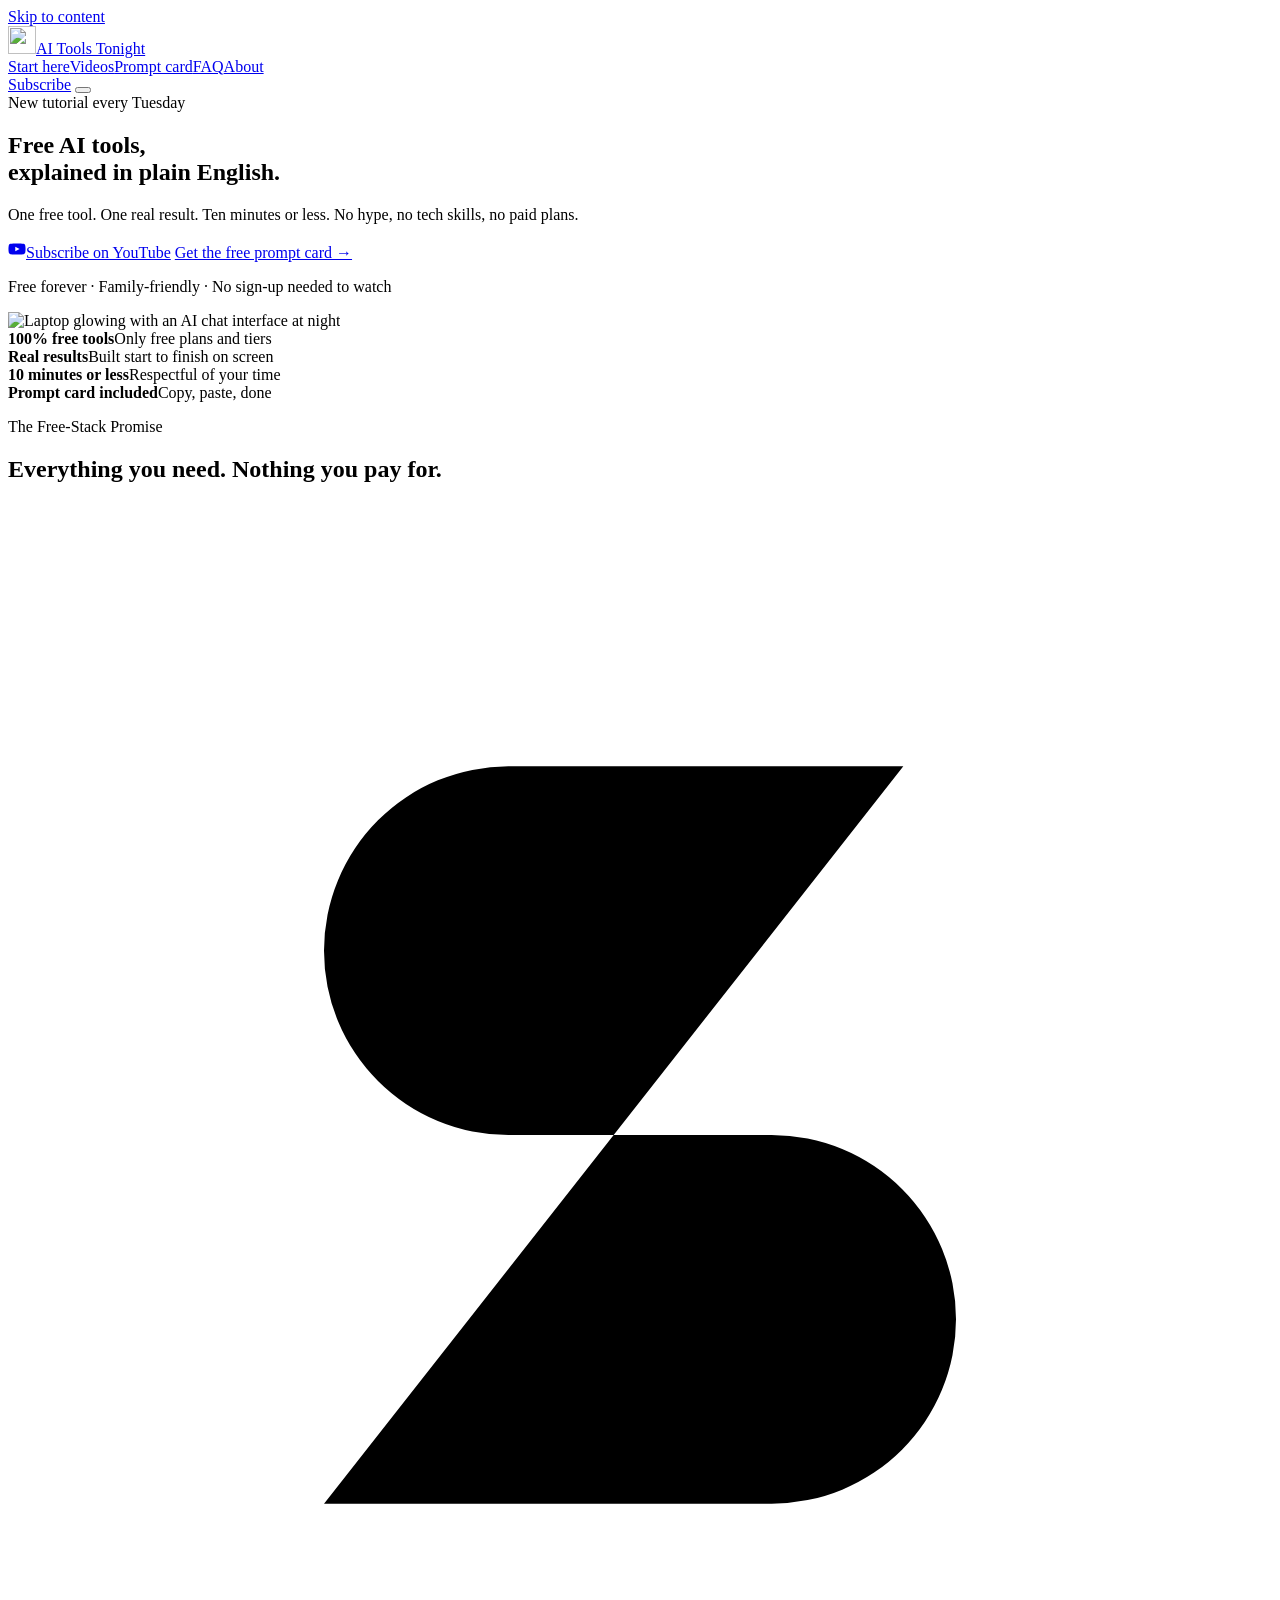
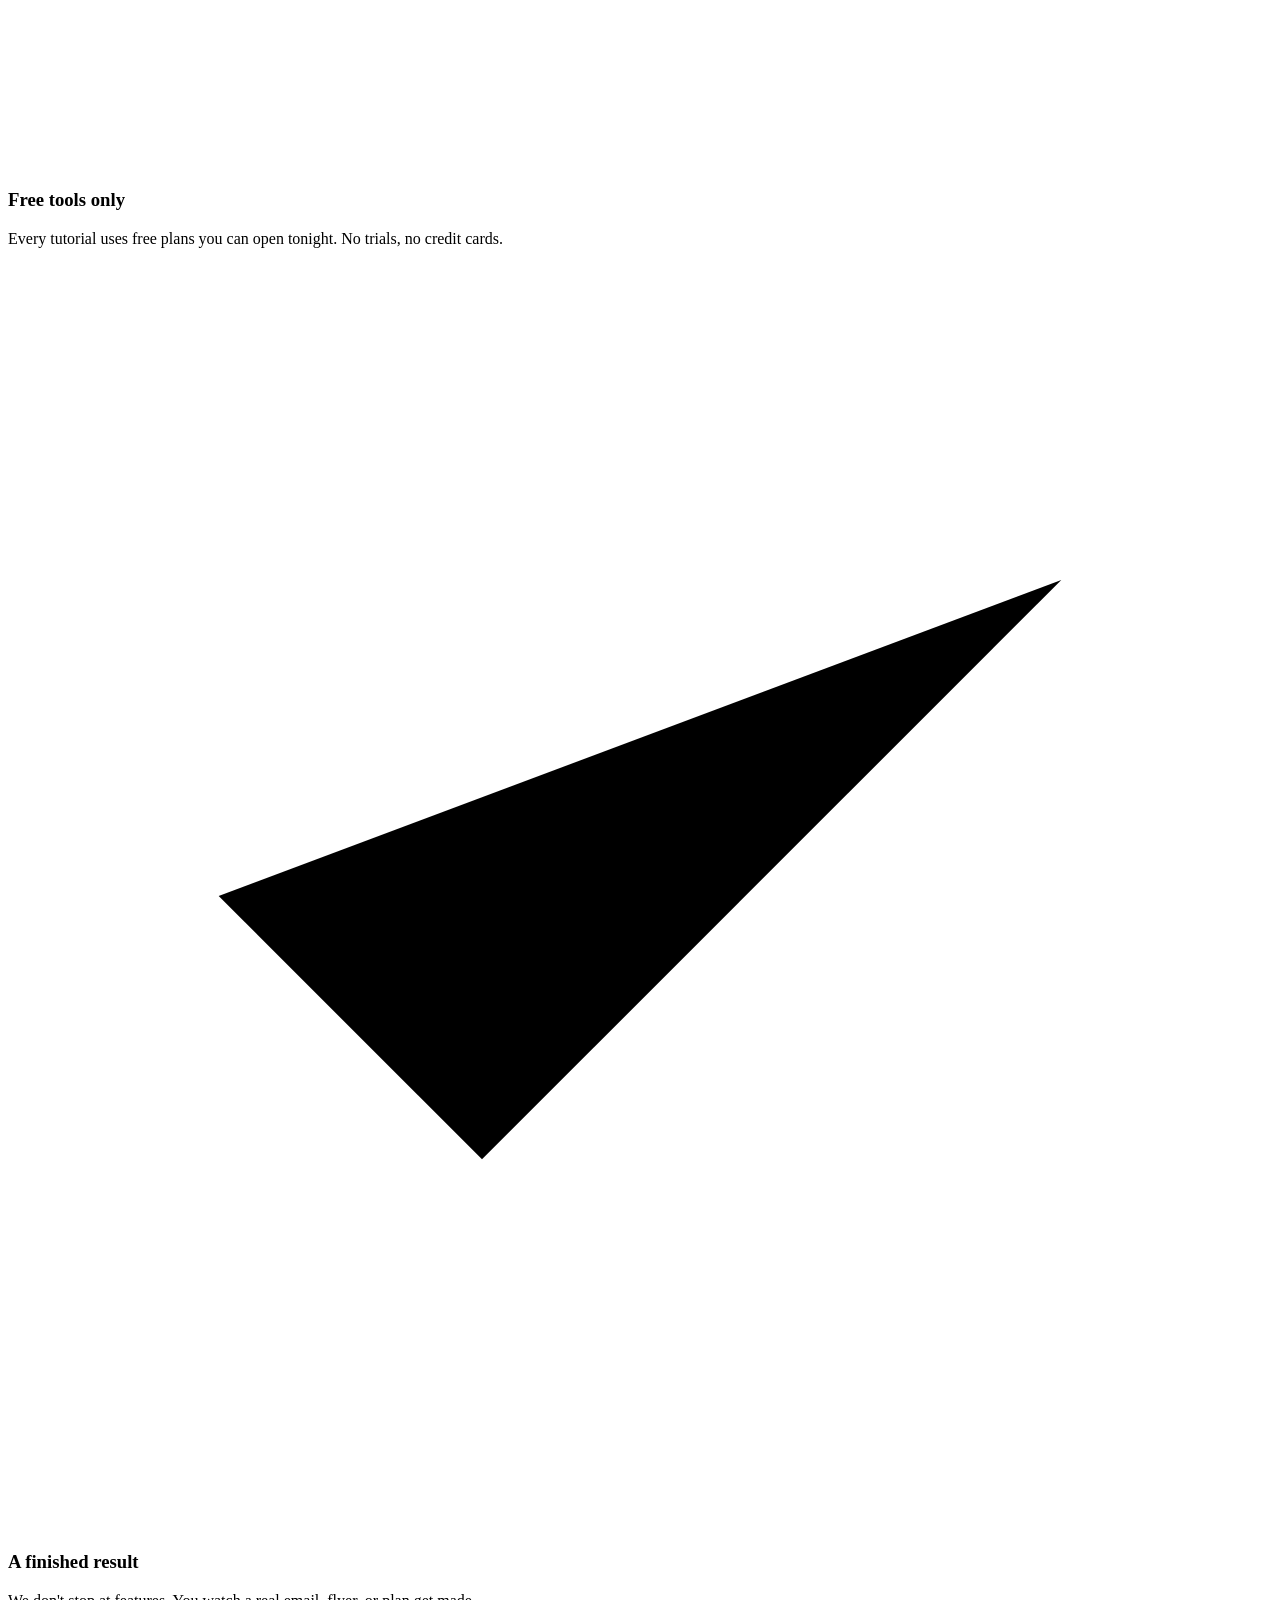
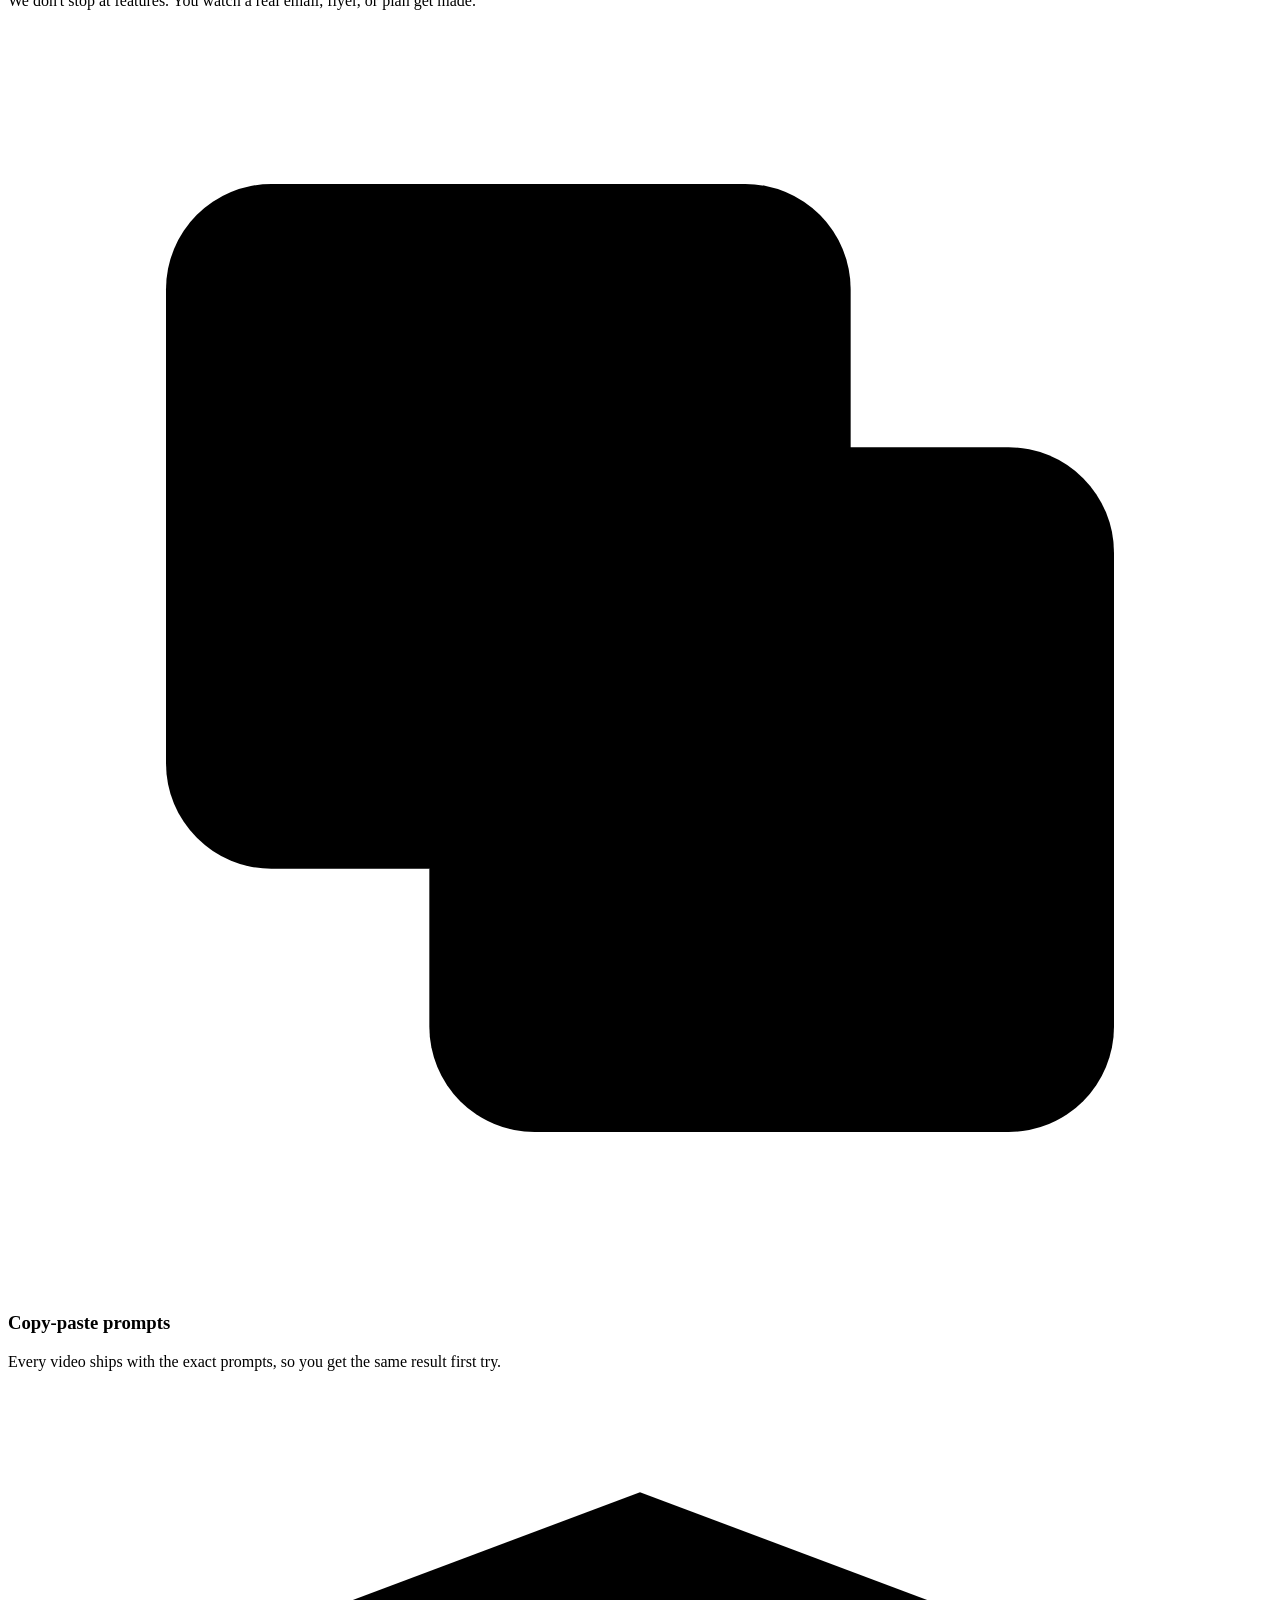
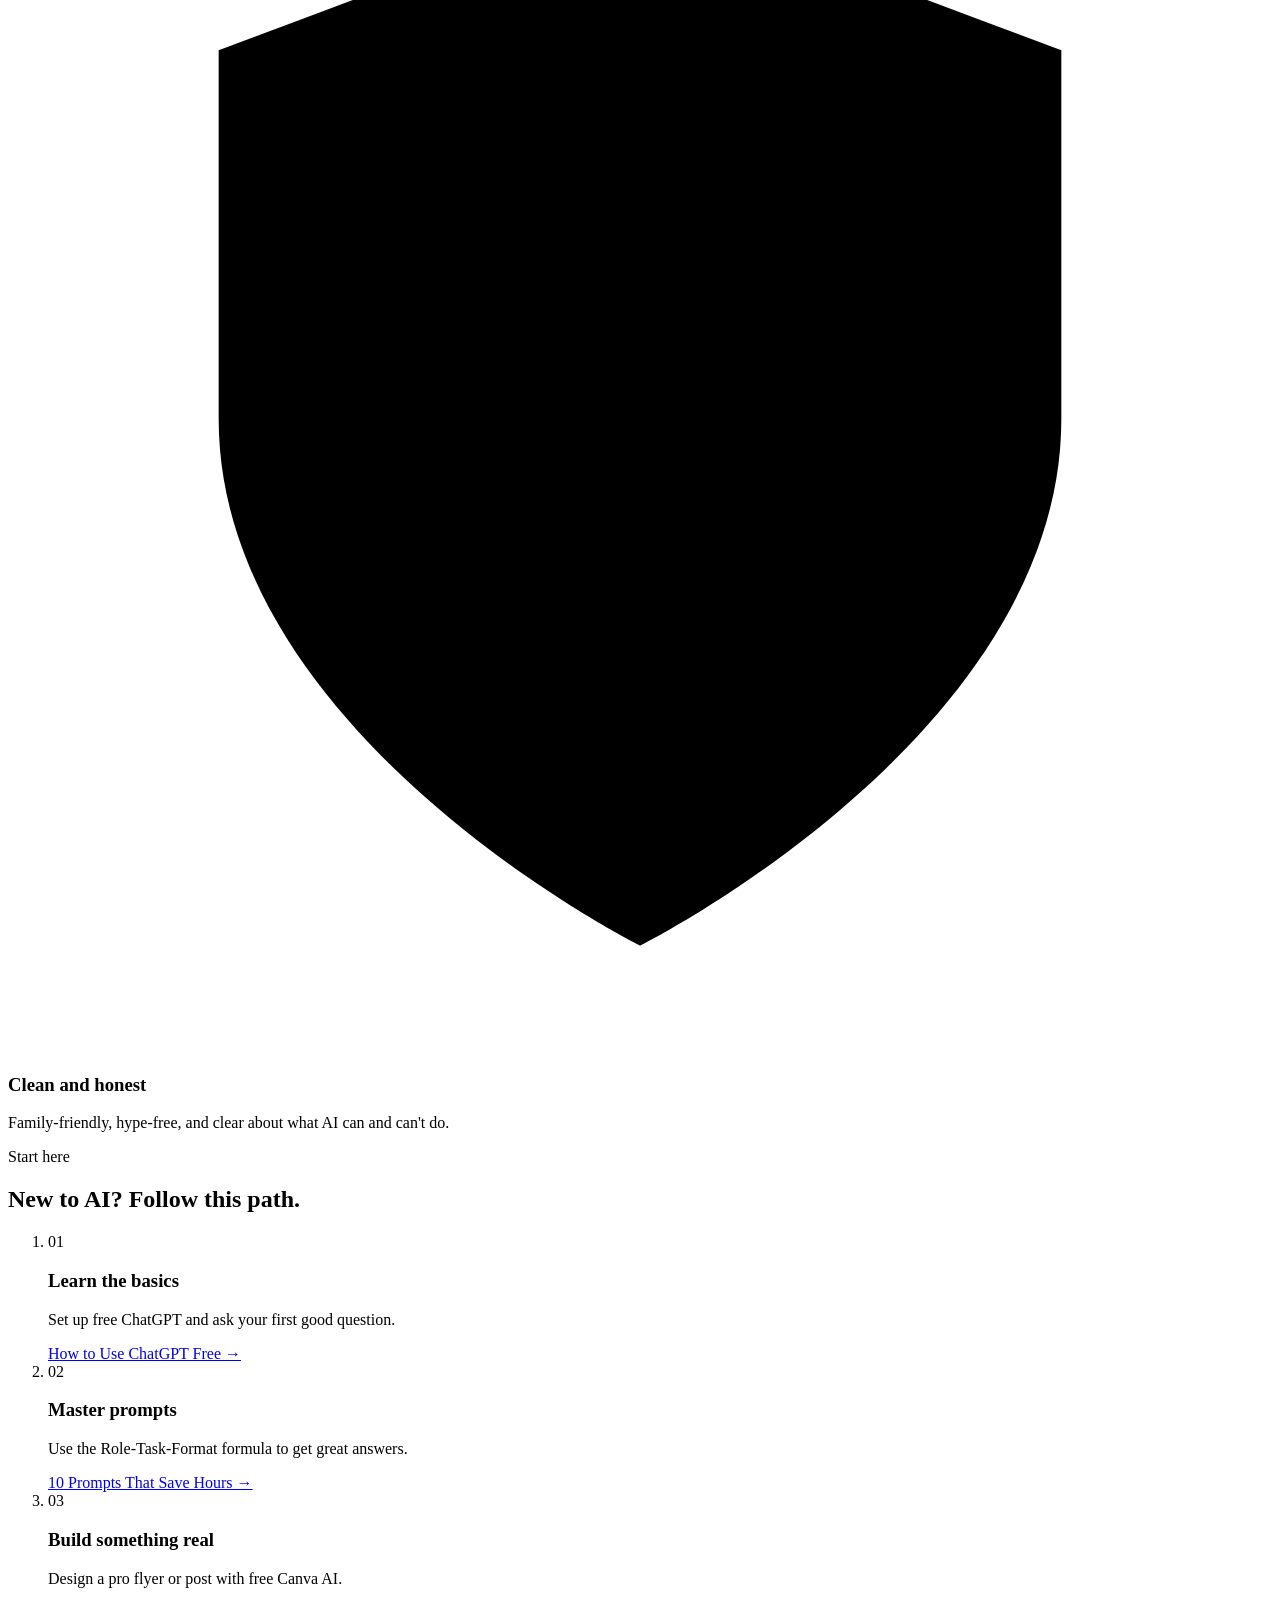
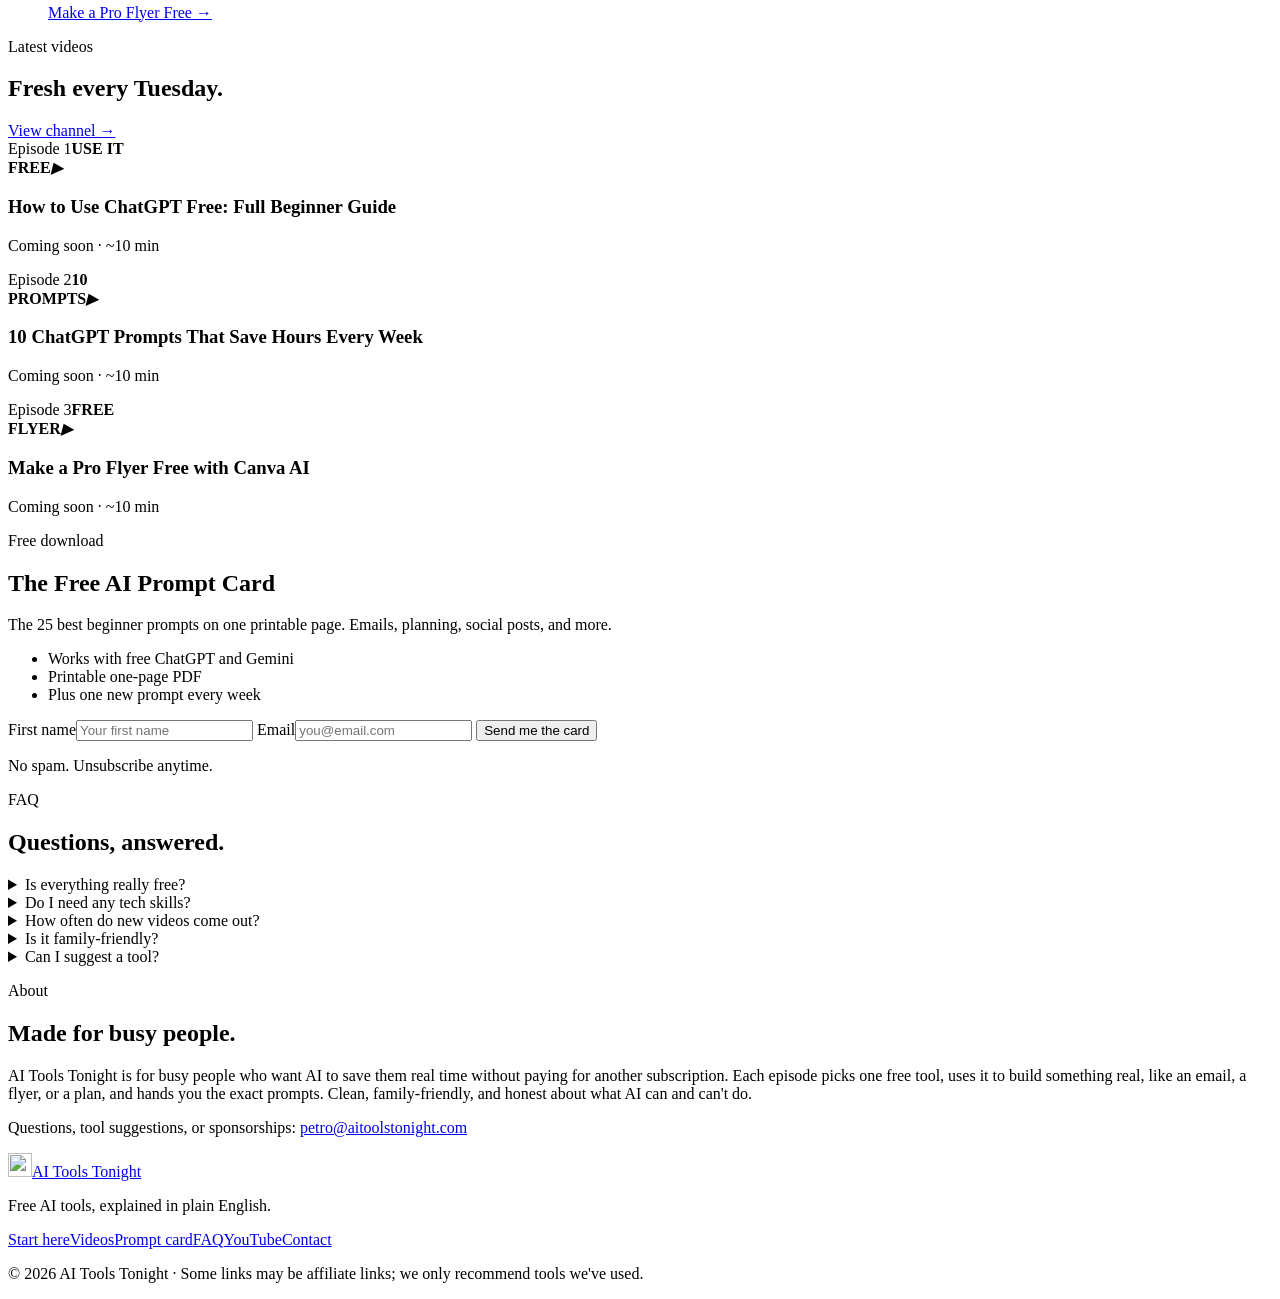
==== index.html @ b67b99fb "Add files via upload" ====
<!doctype html><html lang="en"><head><meta charset="utf-8"><meta name="viewport" content="width=device-width,initial-scale=1">
<title>AI Tools Tonight | Free AI tools, explained in plain English</title>
<meta name="description" content="Free AI tool tutorials in plain English, 10 minutes or less. Every video uses only free tools and ends with a real, finished result.">
<meta name="keywords" content="free AI tools, ChatGPT tutorial, AI for beginners, Canva AI, AI tutorials">
<meta name="theme-color" content="#07091a"><link rel="canonical" href="https://aitoolstonight.com/"><link rel="icon" href="assets/logo.svg">
<meta property="og:title" content="AI Tools Tonight"><meta property="og:description" content="Free AI tools, explained in plain English, in 10 minutes or less."><meta property="og:url" content="https://aitoolstonight.com/"><meta property="og:image" content="https://aitoolstonight.com/assets/hero.jpg"><meta property="og:type" content="website"><meta name="twitter:card" content="summary_large_image">
<link rel="preconnect" href="https://fonts.googleapis.com"><link rel="preconnect" href="https://fonts.gstatic.com" crossorigin>
<link href="https://fonts.googleapis.com/css2?family=Inter:wght@400;500;600;700;800&display=swap" rel="stylesheet">
<link rel="stylesheet" href="assets/style.css"></head><body>
<a class="skip" href="#main">Skip to content</a>
<header class="nav" id="top"><div class="wrap navin">
<a class="brand" href="#top"><img src="assets/logo.svg" alt="" width="28" height="28">AI Tools Tonight</a>
<nav id="menu" aria-label="Main"><a href="#start">Start here</a><a href="#videos">Videos</a><a href="#card">Prompt card</a><a href="#faq">FAQ</a><a href="#about">About</a></nav>
<div class="navr"><a class="btn red sm" href="https://www.youtube.com/@aitoolstonight?sub_confirmation=1" target="_blank" rel="noopener">Subscribe</a>
<button class="burger" aria-label="Open menu" aria-expanded="false" aria-controls="menu"><span></span><span></span></button></div></div></header>
<main id="main">
<section class="hero"><div class="glow"></div><div class="wrap herogrid">
<div class="rv"><span class="pill"><i></i>New tutorial every Tuesday</span>
<h1>Free AI tools,<br><span class="grad">explained in plain English.</span></h1>
<p class="lead">One free tool. One real result. Ten minutes or less. No hype, no tech skills, no paid plans.</p>
<div class="ctas"><a class="btn red" href="https://www.youtube.com/@aitoolstonight?sub_confirmation=1" target="_blank" rel="noopener"><svg width="18" height="18" viewBox="0 0 24 24" aria-hidden="true"><path fill="currentColor" d="M23 7.2a3 3 0 0 0-2.1-2.1C19 4.6 12 4.6 12 4.6s-7 0-8.9.5A3 3 0 0 0 1 7.2 31 31 0 0 0 .6 12a31 31 0 0 0 .4 4.8 3 3 0 0 0 2.1 2.1c1.9.5 8.9.5 8.9.5s7 0 8.9-.5a3 3 0 0 0 2.1-2.1 31 31 0 0 0 .4-4.8 31 31 0 0 0-.4-4.8zM9.7 15V9l5.8 3z"/></svg>Subscribe on YouTube</a>
<a class="btn ghost" href="#card">Get the free prompt card →</a></div>
<p class="micro">Free forever · Family-friendly · No sign-up needed to watch</p></div>
<div class="heroimg rv"><img src="assets/hero.jpg" alt="Laptop glowing with an AI chat interface at night" width="1024" height="768" fetchpriority="high"></div>
</div></section>
<section class="strip"><div class="wrap stripin">
<div><b>100% free tools</b><span>Only free plans and tiers</span></div><div><b>Real results</b><span>Built start to finish on screen</span></div><div><b>10 minutes or less</b><span>Respectful of your time</span></div><div><b>Prompt card included</b><span>Copy, paste, done</span></div>
</div></section>
<section class="sec"><div class="wrap"><p class="kicker rv">The Free-Stack Promise</p><h2 class="rv">Everything you need. Nothing you pay for.</h2>
<div class="cards">
<article class="fc rv"><div class="ic"><svg viewBox="0 0 24 24"><path d="M12 2v20M17 5H9.5a3.5 3.5 0 0 0 0 7h5a3.5 3.5 0 0 1 0 7H6"/><path d="M3 3l18 18"/></svg></div><h3>Free tools only</h3><p>Every tutorial uses free plans you can open tonight. No trials, no credit cards.</p></article>
<article class="fc rv"><div class="ic"><svg viewBox="0 0 24 24"><path d="M20 6 9 17l-5-5"/></svg></div><h3>A finished result</h3><p>We don't stop at features. You watch a real email, flyer, or plan get made.</p></article>
<article class="fc rv"><div class="ic"><svg viewBox="0 0 24 24"><rect x="8" y="8" width="13" height="13" rx="2"/><path d="M16 8V5a2 2 0 0 0-2-2H5a2 2 0 0 0-2 2v9a2 2 0 0 0 2 2h3"/></svg></div><h3>Copy-paste prompts</h3><p>Every video ships with the exact prompts, so you get the same result first try.</p></article>
<article class="fc rv"><div class="ic"><svg viewBox="0 0 24 24"><path d="M12 22s8-4 8-10V5l-8-3-8 3v7c0 6 8 10 8 10z"/></svg></div><h3>Clean and honest</h3><p>Family-friendly, hype-free, and clear about what AI can and can't do.</p></article>
</div></div></section>
<section class="sec" id="start"><div class="wrap"><p class="kicker rv">Start here</p><h2 class="rv">New to AI? Follow this path.</h2>
<ol class="steps">
<li class="rv"><span>01</span><h3>Learn the basics</h3><p>Set up free ChatGPT and ask your first good question.</p><a href="#videos">How to Use ChatGPT Free →</a></li>
<li class="rv"><span>02</span><h3>Master prompts</h3><p>Use the Role-Task-Format formula to get great answers.</p><a href="#videos">10 Prompts That Save Hours →</a></li>
<li class="rv"><span>03</span><h3>Build something real</h3><p>Design a pro flyer or post with free Canva AI.</p><a href="#videos">Make a Pro Flyer Free →</a></li>
</ol></div></section>
<section class="sec" id="videos"><div class="wrap"><div class="head rv"><div><p class="kicker">Latest videos</p><h2>Fresh every Tuesday.</h2></div><a class="link" href="https://www.youtube.com/@aitoolstonight" target="_blank" rel="noopener">View channel →</a></div>
<div class="vids">
<article class="vid rv"><div class="th t1"><span class="tag">Episode 1</span><b>USE IT<br>FREE</b><i aria-hidden="true">▶</i></div><h3>How to Use ChatGPT Free: Full Beginner Guide</h3><p>Coming soon · ~10 min</p></article>
<article class="vid rv"><div class="th t2"><span class="tag">Episode 2</span><b>10<br>PROMPTS</b><i aria-hidden="true">▶</i></div><h3>10 ChatGPT Prompts That Save Hours Every Week</h3><p>Coming soon · ~10 min</p></article>
<article class="vid rv"><div class="th t3"><span class="tag">Episode 3</span><b>FREE<br>FLYER</b><i aria-hidden="true">▶</i></div><h3>Make a Pro Flyer Free with Canva AI</h3><p>Coming soon · ~10 min</p></article>
</div></div></section>
<section class="sec" id="card"><div class="wrap"><div class="lm rv">
<div><p class="kicker">Free download</p><h2>The Free AI Prompt Card</h2><p class="muted">The 25 best beginner prompts on one printable page. Emails, planning, social posts, and more.</p>
<ul class="ticks"><li>Works with free ChatGPT and Gemini</li><li>Printable one-page PDF</li><li>Plus one new prompt every week</li></ul></div>
<form class="form" action="#" method="post" novalidate><label for="nm">First name</label><input id="nm" name="name" autocomplete="given-name" placeholder="Your first name">
<label for="em">Email</label><input id="em" name="email" type="email" required autocomplete="email" placeholder="you@email.com">
<button class="btn amber" type="submit">Send me the card</button><p class="fine">No spam. Unsubscribe anytime.</p><p class="ok" role="status" hidden>Thanks! Signup goes live soon.</p></form>
</div></div></section>
<section class="sec" id="faq"><div class="wrap narrow"><p class="kicker rv">FAQ</p><h2 class="rv">Questions, answered.</h2>
<details class="rv"><summary>Is everything really free?</summary><p>Yes. Every tool shown has a free plan, and we only use what that free plan includes.</p></details>
<details class="rv"><summary>Do I need any tech skills?</summary><p>No. If you can send an email, you can follow along. We go step by step.</p></details>
<details class="rv"><summary>How often do new videos come out?</summary><p>A new full tutorial every Tuesday, plus short tips through the week.</p></details>
<details class="rv"><summary>Is it family-friendly?</summary><p>Always. Clean, respectful content you can share with anyone.</p></details>
<details class="rv"><summary>Can I suggest a tool?</summary><p>Please do. Email <a href="mailto:petro@aitoolstonight.com">petro@aitoolstonight.com</a>.</p></details>
</div></section>
<section class="sec" id="about"><div class="wrap about rv"><div><p class="kicker">About</p><h2>Made for busy people.</h2></div>
<div><p class="muted">AI Tools Tonight is for busy people who want AI to save them real time without paying for another subscription. Each episode picks one free tool, uses it to build something real, like an email, a flyer, or a plan, and hands you the exact prompts. Clean, family-friendly, and honest about what AI can and can't do.</p>
<p class="muted" id="contact">Questions, tool suggestions, or sponsorships: <a href="mailto:petro@aitoolstonight.com">petro@aitoolstonight.com</a></p></div></div></section>
</main>
<footer><div class="wrap foot"><div><a class="brand" href="#top"><img src="assets/logo.svg" alt="" width="24" height="24">AI Tools Tonight</a><p>Free AI tools, explained in plain English.</p></div>
<nav aria-label="Footer"><a href="#start">Start here</a><a href="#videos">Videos</a><a href="#card">Prompt card</a><a href="#faq">FAQ</a><a href="https://www.youtube.com/@aitoolstonight" target="_blank" rel="noopener">YouTube</a><a href="mailto:petro@aitoolstonight.com">Contact</a></nav></div>
<p class="legal wrap">© 2026 AI Tools Tonight · Some links may be affiliate links; we only recommend tools we've used.</p></footer>
<script src="assets/main.js" defer></script></body></html>
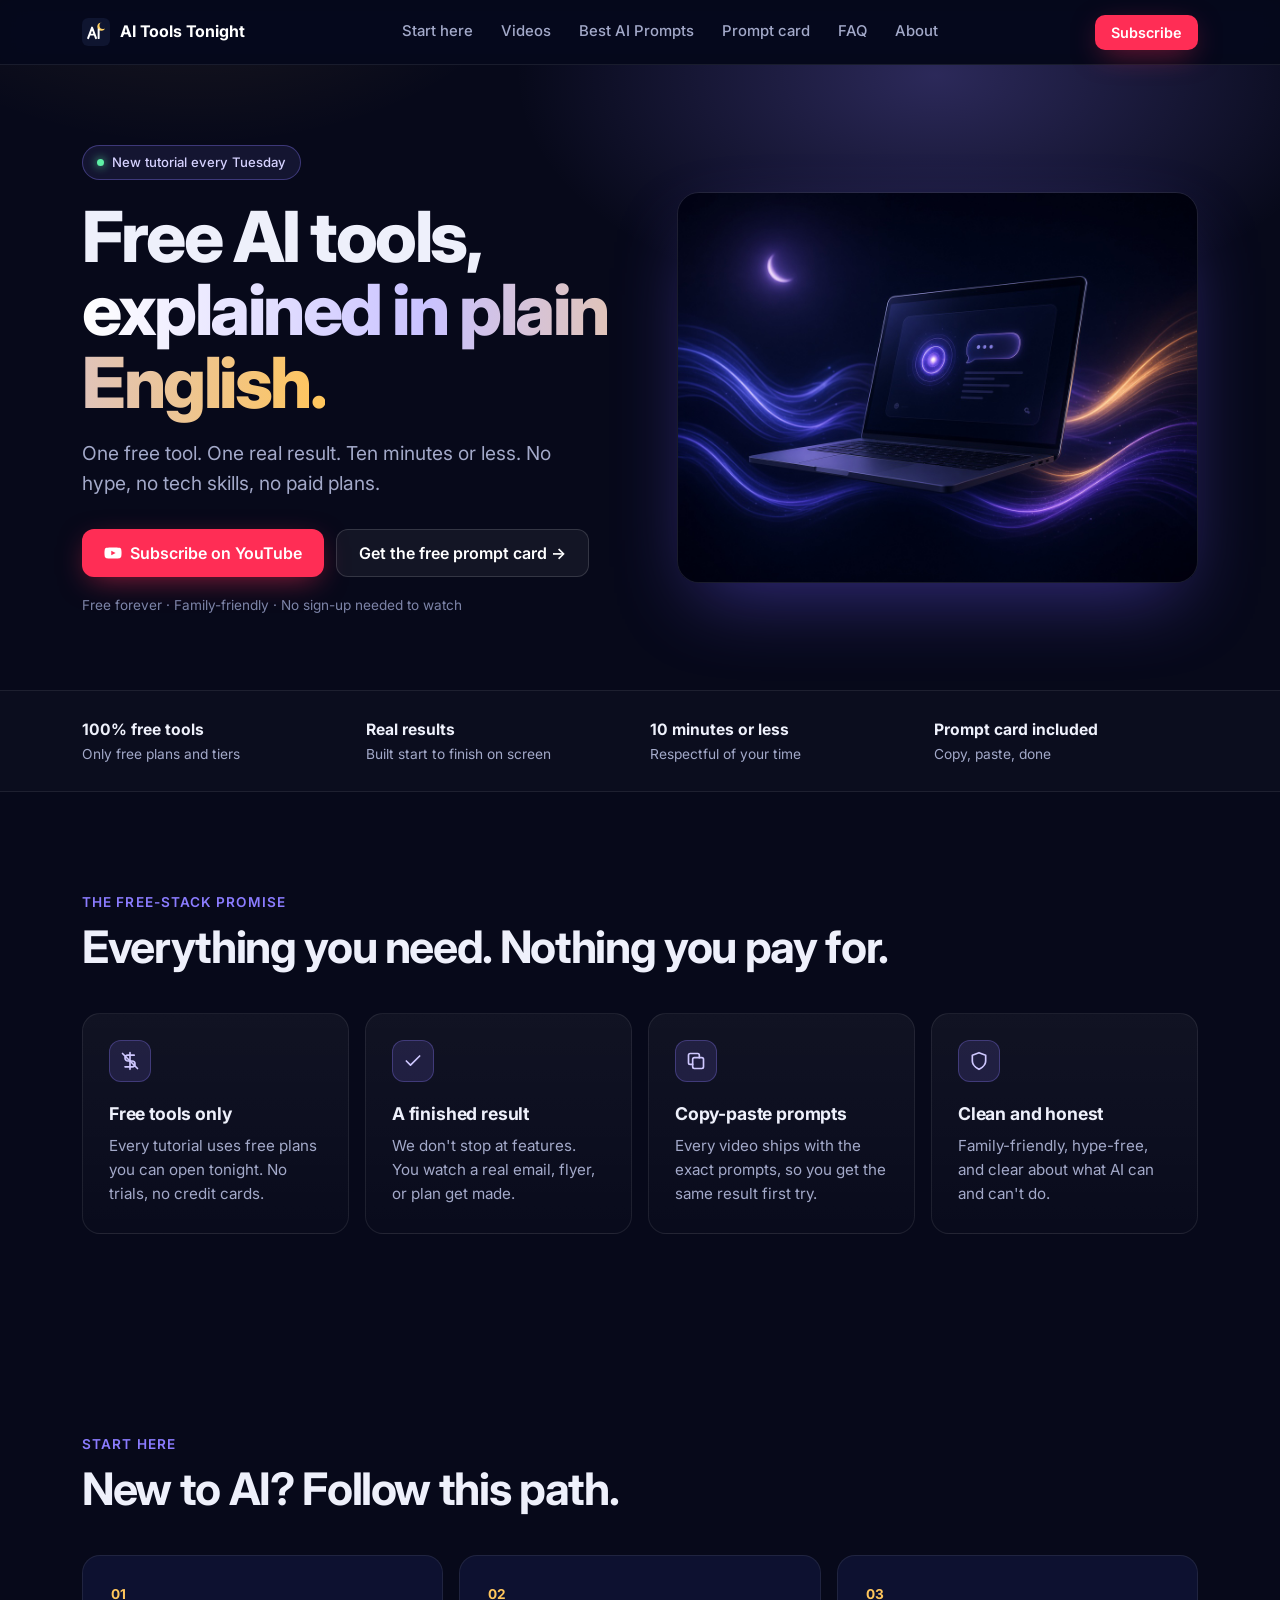
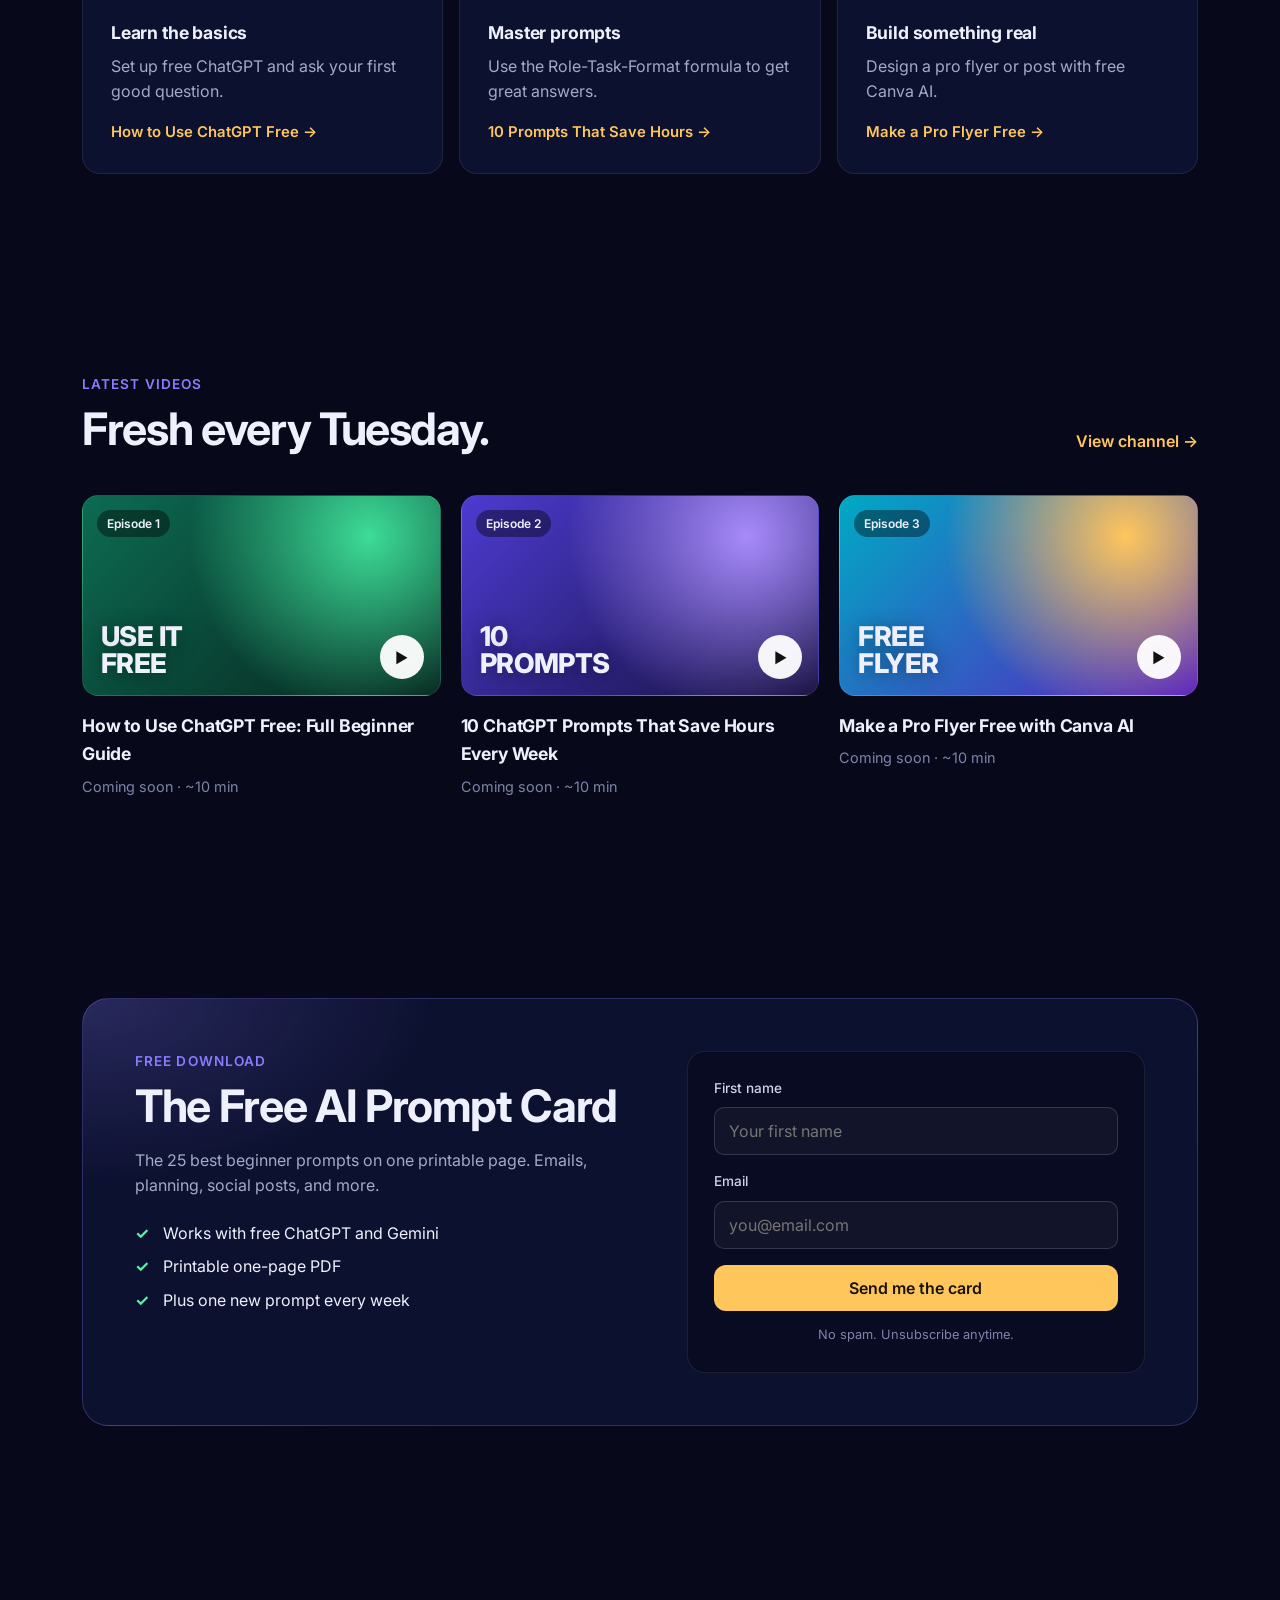
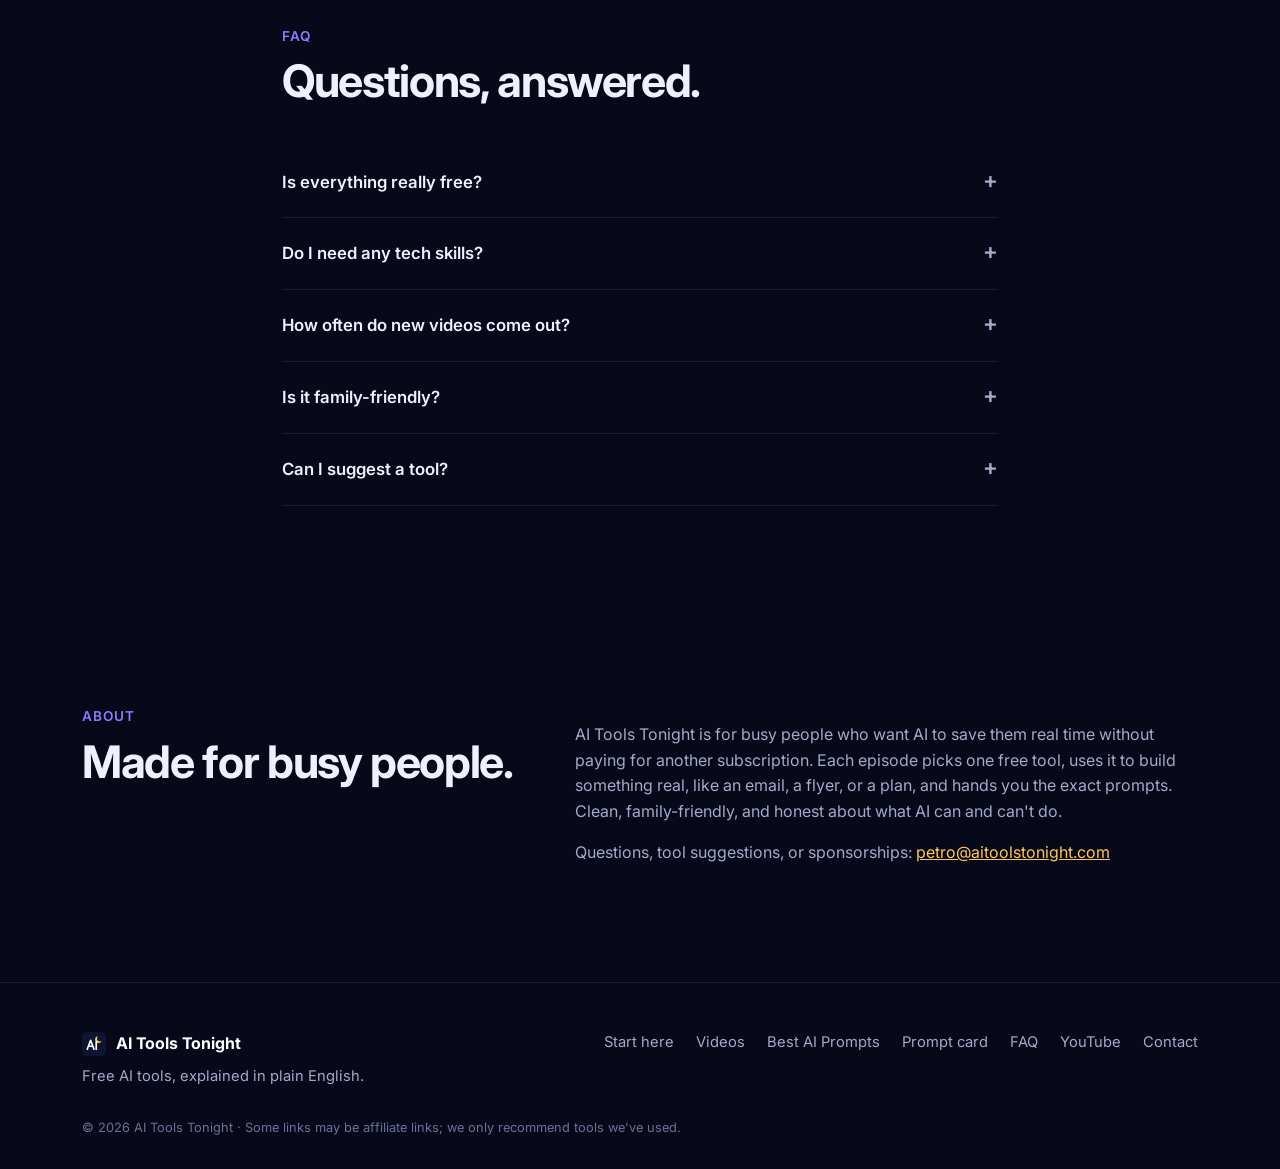
==== commit 967cfdcb: "Add Best AI Prompts library" ====
--- a/index.html
+++ b/index.html
@@ -10,7 +10,7 @@
 <a class="skip" href="#main">Skip to content</a>
 <header class="nav" id="top"><div class="wrap navin">
 <a class="brand" href="#top"><img src="assets/logo.svg" alt="" width="28" height="28">AI Tools Tonight</a>
-<nav id="menu" aria-label="Main"><a href="#start">Start here</a><a href="#videos">Videos</a><a href="#card">Prompt card</a><a href="#faq">FAQ</a><a href="#about">About</a></nav>
+<nav id="menu" aria-label="Main"><a href="#start">Start here</a><a href="#videos">Videos</a><a href="/prompts/">Best AI Prompts</a><a href="#card">Prompt card</a><a href="#faq">FAQ</a><a href="#about">About</a></nav>
 <div class="navr"><a class="btn red sm" href="https://www.youtube.com/@aitoolstonight?sub_confirmation=1" target="_blank" rel="noopener">Subscribe</a>
 <button class="burger" aria-label="Open menu" aria-expanded="false" aria-controls="menu"><span></span><span></span></button></div></div></header>
 <main id="main">
@@ -64,6 +64,6 @@
 <p class="muted" id="contact">Questions, tool suggestions, or sponsorships: <a href="mailto:petro@aitoolstonight.com">petro@aitoolstonight.com</a></p></div></div></section>
 </main>
 <footer><div class="wrap foot"><div><a class="brand" href="#top"><img src="assets/logo.svg" alt="" width="24" height="24">AI Tools Tonight</a><p>Free AI tools, explained in plain English.</p></div>
-<nav aria-label="Footer"><a href="#start">Start here</a><a href="#videos">Videos</a><a href="#card">Prompt card</a><a href="#faq">FAQ</a><a href="https://www.youtube.com/@aitoolstonight" target="_blank" rel="noopener">YouTube</a><a href="mailto:petro@aitoolstonight.com">Contact</a></nav></div>
+<nav aria-label="Footer"><a href="#start">Start here</a><a href="#videos">Videos</a><a href="/prompts/">Best AI Prompts</a><a href="#card">Prompt card</a><a href="#faq">FAQ</a><a href="https://www.youtube.com/@aitoolstonight" target="_blank" rel="noopener">YouTube</a><a href="mailto:petro@aitoolstonight.com">Contact</a></nav></div>
 <p class="legal wrap">© 2026 AI Tools Tonight · Some links may be affiliate links; we only recommend tools we've used.</p></footer>
 <script src="assets/main.js" defer></script></body></html>
--- a/assets/style.css
+++ b/assets/style.css
@@ -0,0 +1,52 @@
+:root{--bg:#07091a;--bg2:#0d1130;--line:rgba(255,255,255,.08);--tx:#eef0fb;--mu:#a3a9c9;--ac:#8b7cff;--am:#ffc65c;--red:#ff2d55}
+*{box-sizing:border-box}html{scroll-behavior:smooth}body{margin:0;font-family:Inter,system-ui,sans-serif;background:var(--bg);color:var(--tx);line-height:1.6;-webkit-font-smoothing:antialiased}
+a{color:var(--am)}img{max-width:100%;display:block}.wrap{max-width:1160px;margin:0 auto;padding:0 22px}.narrow{max-width:760px}
+.skip{position:absolute;left:-999px}.skip:focus{left:12px;top:12px;z-index:99;background:#fff;color:#000;padding:8px 12px;border-radius:8px}
+:focus-visible{outline:2px solid var(--am);outline-offset:3px;border-radius:6px}
+.nav{position:sticky;top:0;z-index:50;background:rgba(7,9,26,.7);backdrop-filter:saturate(160%) blur(14px);-webkit-backdrop-filter:saturate(160%) blur(14px);border-bottom:1px solid var(--line)}
+.navin{display:flex;align-items:center;justify-content:space-between;height:64px;gap:16px}.brand{display:flex;align-items:center;gap:10px;color:#fff;text-decoration:none;font-weight:700;letter-spacing:-.01em}
+#menu{display:flex;gap:28px}#menu a{color:var(--mu);text-decoration:none;font-size:.93rem;font-weight:500}#menu a:hover{color:#fff}.navr{display:flex;gap:10px;align-items:center}
+.burger{display:none;background:none;border:1px solid var(--line);border-radius:10px;width:42px;height:42px;cursor:pointer;flex-direction:column;justify-content:center;gap:6px;align-items:center}.burger span{width:18px;height:2px;background:#fff;border-radius:2px}
+.btn{display:inline-flex;align-items:center;gap:8px;font:600 1rem Inter,sans-serif;padding:13px 22px;border-radius:12px;text-decoration:none;border:0;cursor:pointer;transition:transform .2s,box-shadow .2s,background .2s}
+.btn:hover{transform:translateY(-1px)}.btn.sm{padding:9px 16px;font-size:.9rem;border-radius:10px}
+.red{background:var(--red);color:#fff;box-shadow:0 8px 30px -8px rgba(255,45,85,.6)}.ghost{color:#fff;background:rgba(255,255,255,.05);border:1px solid rgba(255,255,255,.14)}.ghost:hover{background:rgba(255,255,255,.1)}
+.amber{background:var(--am);color:#1a1300;width:100%;justify-content:center}
+.hero{position:relative;overflow:hidden;padding:80px 0 60px}.glow{position:absolute;inset:-200px -100px auto;height:700px;background:radial-gradient(600px 340px at 70% 30%,rgba(139,124,255,.28),transparent 70%),radial-gradient(500px 300px at 20% 10%,rgba(255,198,92,.10),transparent 70%);pointer-events:none}
+.herogrid{position:relative;display:grid;grid-template-columns:1.05fr 1fr;gap:48px;align-items:center}
+.pill{display:inline-flex;align-items:center;gap:8px;font-size:.82rem;font-weight:500;color:#d6d2ff;padding:6px 14px;border:1px solid rgba(139,124,255,.35);background:rgba(139,124,255,.1);border-radius:99px}.pill i{width:7px;height:7px;border-radius:50%;background:#5ef0a6;box-shadow:0 0 10px #5ef0a6}
+h1{font-size:clamp(2.5rem,6vw,4.4rem);line-height:1.04;letter-spacing:-.035em;font-weight:800;margin:20px 0 18px}
+.grad{background:linear-gradient(90deg,#fff 0%,#c9c2ff 45%,var(--am) 100%);-webkit-background-clip:text;background-clip:text;color:transparent}
+.lead{font-size:1.2rem;color:var(--mu);max-width:520px;margin:0 0 30px}.ctas{display:flex;flex-wrap:wrap;gap:12px}.micro{font-size:.85rem;color:#7d84a8;margin-top:18px}
+.heroimg{border-radius:22px;overflow:hidden;border:1px solid var(--line);box-shadow:0 30px 80px -20px rgba(110,90,255,.45),0 0 0 1px rgba(255,255,255,.03) inset}
+.strip{border-block:1px solid var(--line);background:rgba(255,255,255,.015)}.stripin{display:grid;grid-template-columns:repeat(4,1fr);gap:20px;padding-block:26px}
+.stripin div{display:flex;flex-direction:column}.stripin b{font-size:.98rem}.stripin span{font-size:.86rem;color:var(--mu)}
+.sec{padding:100px 0}.kicker{color:var(--ac);font-weight:600;font-size:.85rem;letter-spacing:.08em;text-transform:uppercase;margin:0 0 10px}
+h2{font-size:clamp(1.9rem,4vw,2.8rem);letter-spacing:-.03em;line-height:1.1;margin:0 0 40px;font-weight:700}h3{letter-spacing:-.01em;margin:0 0 6px;font-size:1.1rem}
+.muted{color:var(--mu)}.cards{display:grid;grid-template-columns:repeat(4,1fr);gap:16px}
+.fc{padding:26px;border-radius:18px;background:linear-gradient(180deg,rgba(255,255,255,.045),rgba(255,255,255,.01));border:1px solid var(--line);transition:border-color .3s,transform .3s}.fc:hover{border-color:rgba(139,124,255,.4);transform:translateY(-3px)}
+.fc p{color:var(--mu);margin:0;font-size:.95rem}.ic{width:42px;height:42px;border-radius:12px;display:grid;place-items:center;background:rgba(139,124,255,.14);border:1px solid rgba(139,124,255,.3);margin-bottom:18px}
+.ic svg{width:20px;height:20px;fill:none;stroke:#cfc8ff;stroke-width:2;stroke-linecap:round;stroke-linejoin:round}
+.steps{list-style:none;padding:0;margin:0;display:grid;grid-template-columns:repeat(3,1fr);gap:16px;counter-reset:s}
+.steps li{position:relative;padding:28px;border-radius:18px;border:1px solid var(--line);background:var(--bg2)}.steps span{font-size:.85rem;font-weight:700;color:var(--am);display:block;margin-bottom:14px}.steps p{color:var(--mu);margin:0 0 14px}.steps a{font-weight:600;text-decoration:none;font-size:.93rem}
+.head{display:flex;justify-content:space-between;align-items:flex-end;gap:16px;flex-wrap:wrap;margin-bottom:40px}.head h2{margin:0}.link{text-decoration:none;font-weight:600}
+.vids{display:grid;grid-template-columns:repeat(3,1fr);gap:20px}.th{position:relative;aspect-ratio:16/9;border-radius:16px;overflow:hidden;display:flex;align-items:flex-end;padding:18px;border:1px solid var(--line);transition:transform .3s}.vid:hover .th{transform:scale(1.02)}
+.th b{font-size:1.7rem;line-height:1;font-weight:800;letter-spacing:-.02em;text-shadow:0 2px 20px rgba(0,0,0,.4)}.th i{position:absolute;right:16px;bottom:16px;width:44px;height:44px;border-radius:50%;background:rgba(255,255,255,.95);color:#111;display:grid;place-items:center;font-style:normal;font-size:.9rem}
+.tag{position:absolute;top:14px;left:14px;font-size:.75rem;font-weight:600;background:rgba(0,0,0,.4);backdrop-filter:blur(6px);padding:4px 10px;border-radius:99px}
+.t1{background:radial-gradient(circle at 80% 20%,#3ddc97,transparent 55%),linear-gradient(135deg,#0d6b52,#06231d)}.t2{background:radial-gradient(circle at 80% 20%,#a78bfa,transparent 55%),linear-gradient(135deg,#4c3bd1,#140f3a)}.t3{background:radial-gradient(circle at 80% 20%,#ffc65c,transparent 55%),linear-gradient(135deg,#00a9c4,#5a1fc2)}
+.vid h3{margin-top:16px}.vid p{color:#7d84a8;margin:0;font-size:.9rem}
+.lm{display:grid;grid-template-columns:1.1fr 1fr;gap:48px;padding:52px;border-radius:26px;border:1px solid rgba(139,124,255,.28);background:radial-gradient(500px 260px at 0% 0%,rgba(139,124,255,.22),transparent 70%),var(--bg2)}
+.lm h2{margin-bottom:14px}.ticks{list-style:none;padding:0;margin:22px 0 0}.ticks li{padding-left:28px;position:relative;margin:8px 0}.ticks li:before{content:"✓";position:absolute;left:0;color:#5ef0a6;font-weight:700}
+.form{display:flex;flex-direction:column;gap:8px;background:rgba(7,9,26,.6);padding:26px;border-radius:18px;border:1px solid var(--line)}.form label{font-size:.85rem;font-weight:500;color:#cfd3ea}
+.form input{font:1rem Inter,sans-serif;padding:13px 14px;border-radius:10px;border:1px solid rgba(255,255,255,.14);background:rgba(255,255,255,.04);color:#fff;margin-bottom:8px}.form input:focus{outline:none;border-color:var(--ac);box-shadow:0 0 0 3px rgba(139,124,255,.25)}
+.form input[aria-invalid=true]{border-color:var(--red)}.fine{font-size:.8rem;color:#7d84a8;margin:6px 0 0;text-align:center}.ok{color:#5ef0a6;text-align:center;margin:0}
+details{border-bottom:1px solid var(--line);padding:6px 0}summary{cursor:pointer;list-style:none;font-weight:600;font-size:1.05rem;padding:16px 0;display:flex;justify-content:space-between}summary::-webkit-details-marker{display:none}
+summary:after{content:"+";color:var(--mu);font-size:1.4rem;line-height:1;transition:transform .25s}details[open] summary:after{transform:rotate(45deg)}details p{color:var(--mu);margin:0 0 18px}
+.about{display:grid;grid-template-columns:1fr 1.4fr;gap:48px}
+footer{border-top:1px solid var(--line);padding:48px 0 30px}.foot{display:flex;justify-content:space-between;gap:30px;flex-wrap:wrap}.foot p{color:var(--mu);margin:8px 0 0;font-size:.92rem}
+.foot nav{display:flex;flex-wrap:wrap;gap:22px}.foot nav a{color:var(--mu);text-decoration:none;font-size:.92rem}.foot nav a:hover{color:#fff}.legal{color:#6b7194;font-size:.8rem;margin-top:30px}
+.js .rv{opacity:0;transform:translateY(18px);transition:opacity .7s ease,transform .7s cubic-bezier(.2,.7,.2,1)}.js .rv.in{opacity:1;transform:none}
+@media (prefers-reduced-motion:reduce){html{scroll-behavior:auto}*{transition:none!important}.js .rv{opacity:1;transform:none}}
+@media (max-width:960px){.herogrid,.lm,.about{grid-template-columns:1fr}.cards{grid-template-columns:1fr 1fr}.stripin{grid-template-columns:1fr 1fr}.vids,.steps{grid-template-columns:1fr}}
+@media (max-width:760px){.burger{display:flex}#menu{display:none;position:absolute;top:64px;left:0;right:0;flex-direction:column;gap:0;background:rgba(7,9,26,.97);border-bottom:1px solid var(--line);padding:8px 22px 16px}#menu.open{display:flex}#menu a{padding:12px 0;font-size:1rem}
+.hero{padding:48px 0 40px}.sec{padding:72px 0}.cards{grid-template-columns:1fr}.lm{padding:28px 20px}.navr .btn.sm{padding:8px 12px}}
+.heroimg{align-self:center;aspect-ratio:4/3}.heroimg img{width:100%;height:100%;object-fit:cover}
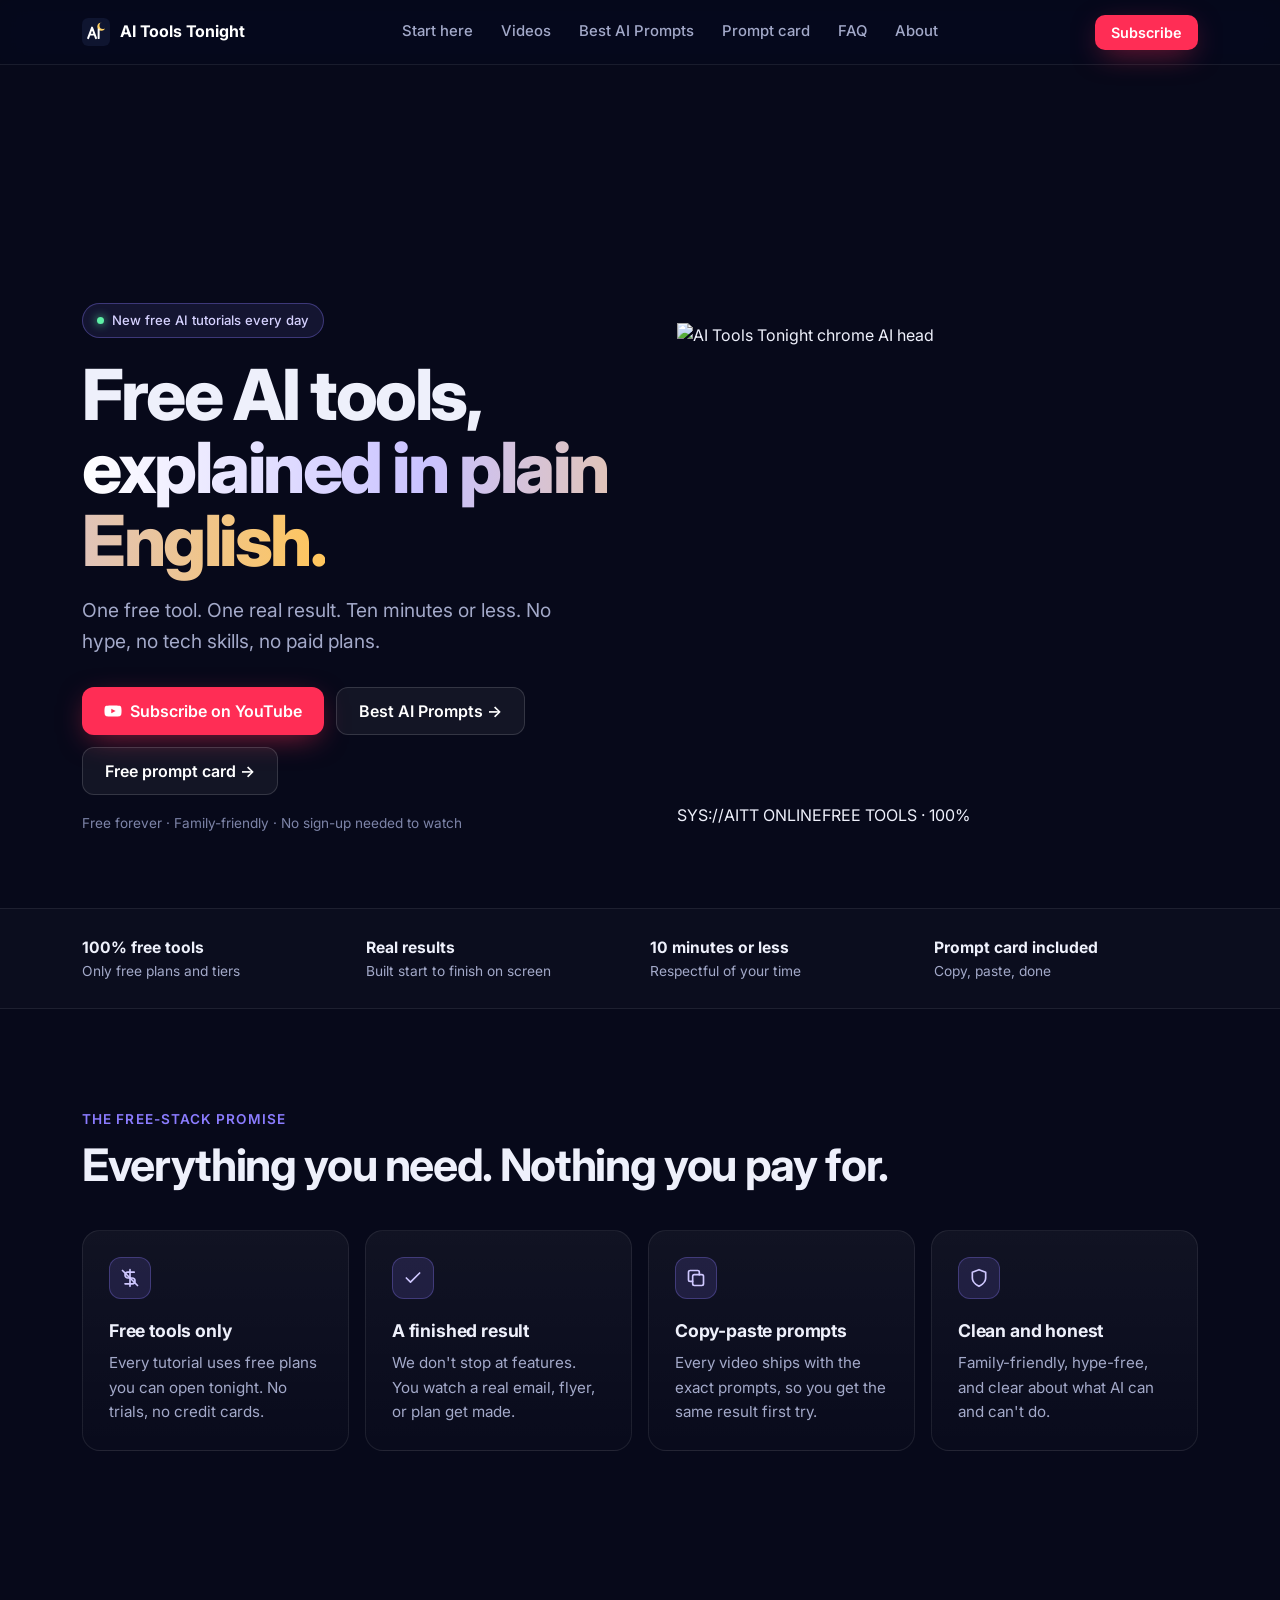
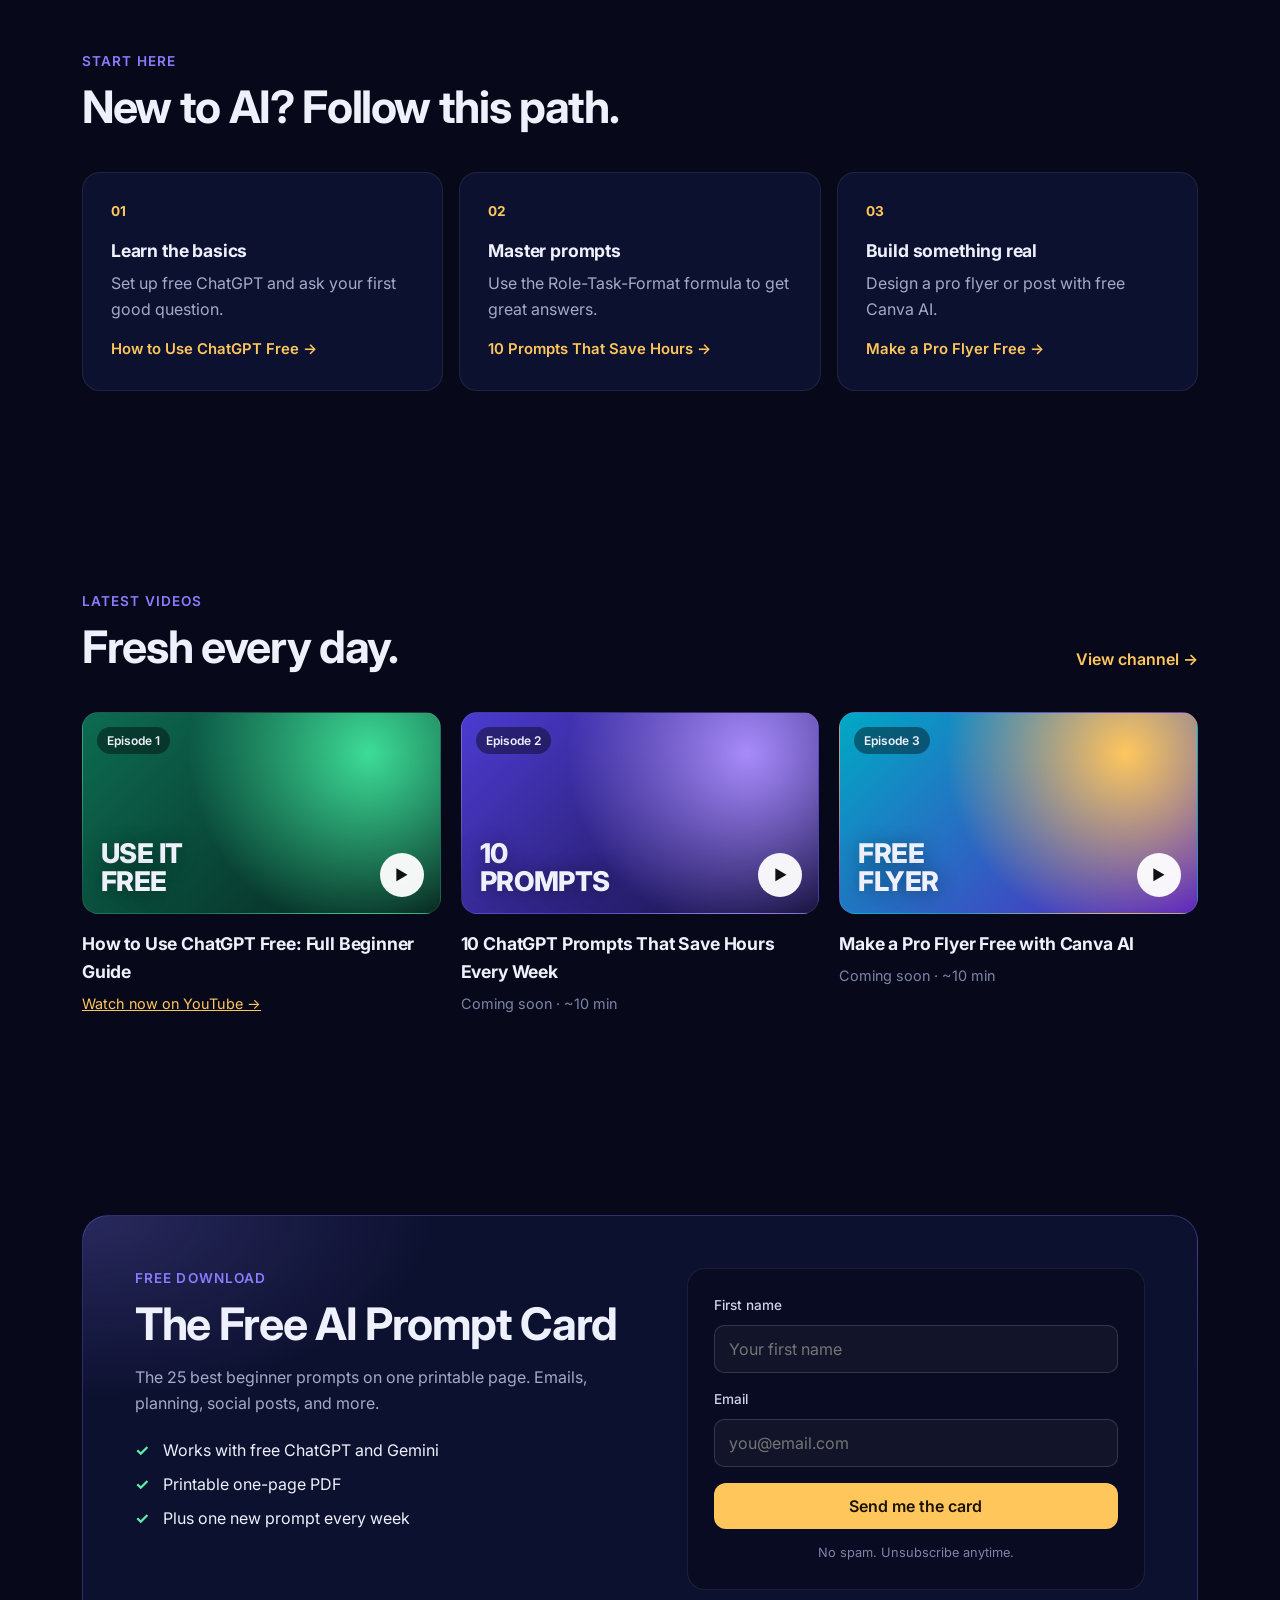
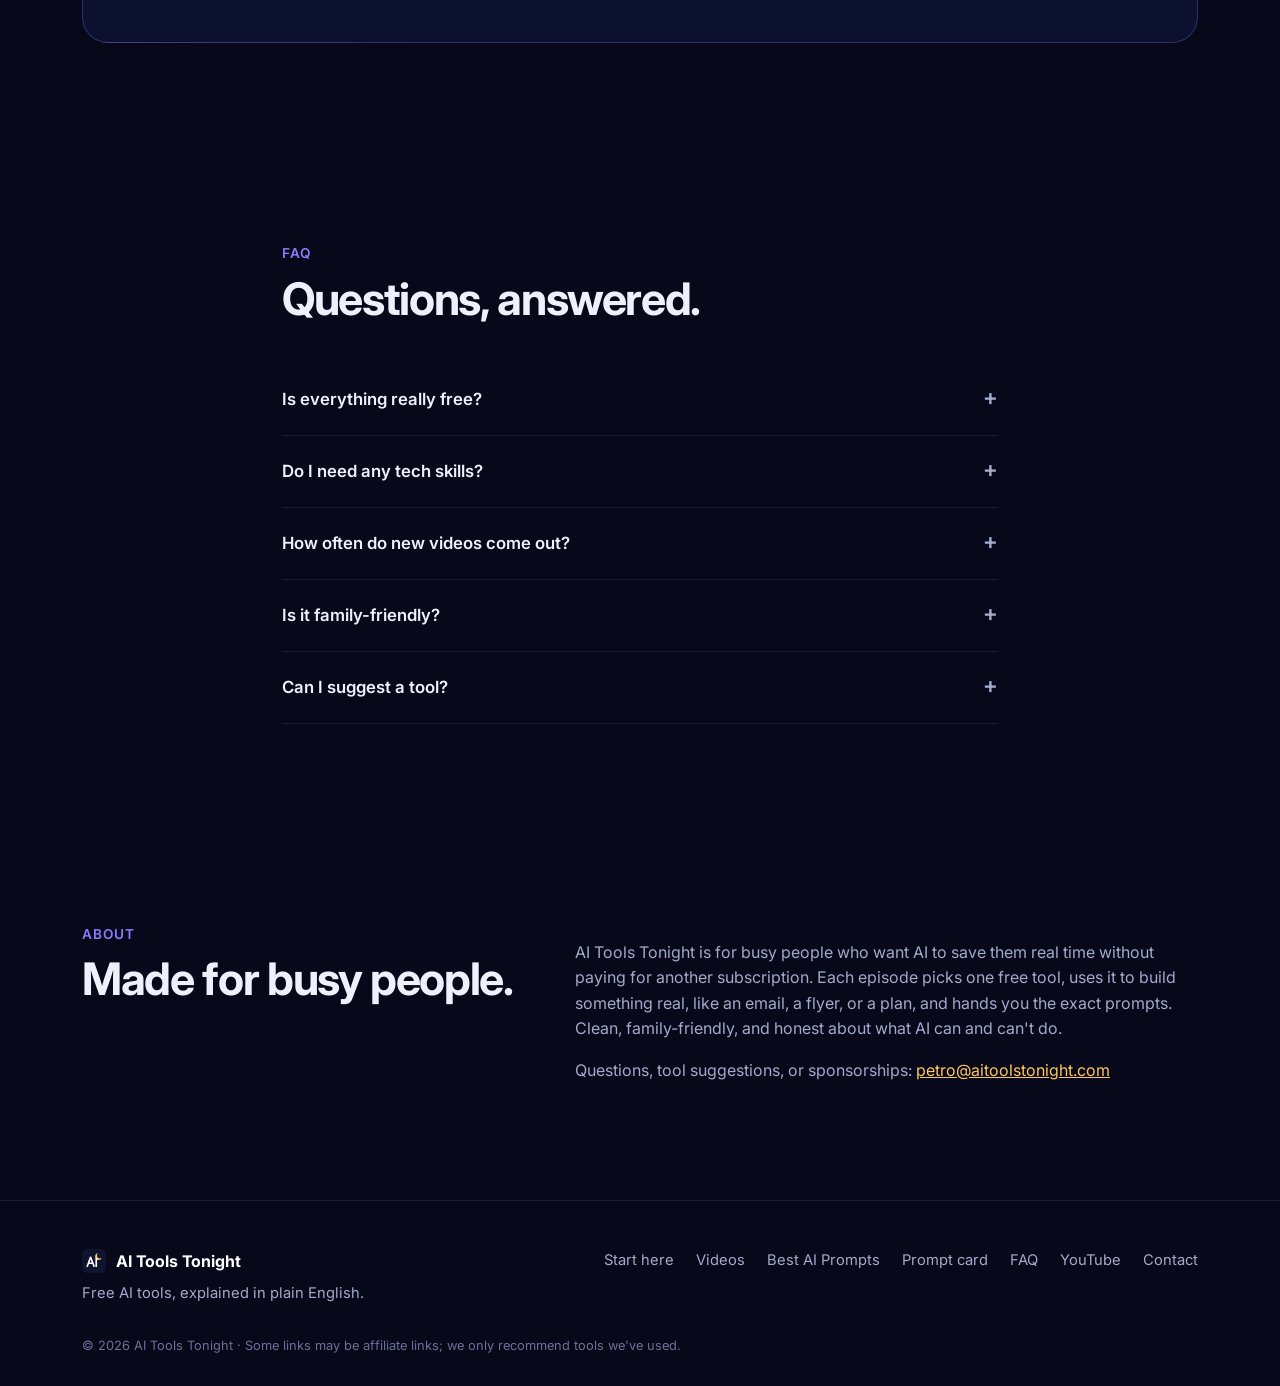
==== commit 17ea4599: "Cinematic 3D redesign" ====
--- a/index.html
+++ b/index.html
@@ -5,8 +5,8 @@
 <meta name="theme-color" content="#07091a"><link rel="canonical" href="https://aitoolstonight.com/"><link rel="icon" href="assets/logo.svg">
 <meta property="og:title" content="AI Tools Tonight"><meta property="og:description" content="Free AI tools, explained in plain English, in 10 minutes or less."><meta property="og:url" content="https://aitoolstonight.com/"><meta property="og:image" content="https://aitoolstonight.com/assets/hero.jpg"><meta property="og:type" content="website"><meta name="twitter:card" content="summary_large_image">
 <link rel="preconnect" href="https://fonts.googleapis.com"><link rel="preconnect" href="https://fonts.gstatic.com" crossorigin>
-<link href="https://fonts.googleapis.com/css2?family=Inter:wght@400;500;600;700;800&display=swap" rel="stylesheet">
-<link rel="stylesheet" href="assets/style.css"></head><body>
+<link href="https://fonts.googleapis.com/css2?family=Inter:wght@400;500;600;700;800&family=Orbitron:wght@600;800&display=swap" rel="stylesheet">
+<link rel="stylesheet" href="assets/style.css"></head><body><div class="grain" aria-hidden="true"></div><div class="stars" aria-hidden="true"></div>
 <a class="skip" href="#main">Skip to content</a>
 <header class="nav" id="top"><div class="wrap navin">
 <a class="brand" href="#top"><img src="assets/logo.svg" alt="" width="28" height="28">AI Tools Tonight</a>
@@ -14,15 +14,18 @@
 <div class="navr"><a class="btn red sm" href="https://www.youtube.com/@aitoolstonight?sub_confirmation=1" target="_blank" rel="noopener">Subscribe</a>
 <button class="burger" aria-label="Open menu" aria-expanded="false" aria-controls="menu"><span></span><span></span></button></div></div></header>
 <main id="main">
-<section class="hero"><div class="glow"></div><div class="wrap herogrid">
-<div class="rv"><span class="pill"><i></i>New tutorial every Tuesday</span>
+<section class="hero" id="hero">
+<video class="hvid" autoplay muted loop playsinline preload="none" poster="assets/hero-poster.jpg" aria-hidden="true" data-src="assets/hero-loop.mp4"></video>
+<canvas id="core3d" aria-hidden="true"></canvas><div class="rays" aria-hidden="true"></div><div class="flare" aria-hidden="true"></div>
+<div class="wrap herogrid">
+<div class="rv"><span class="pill"><i></i>New free AI tutorials every day</span>
 <h1>Free AI tools,<br><span class="grad">explained in plain English.</span></h1>
 <p class="lead">One free tool. One real result. Ten minutes or less. No hype, no tech skills, no paid plans.</p>
 <div class="ctas"><a class="btn red" href="https://www.youtube.com/@aitoolstonight?sub_confirmation=1" target="_blank" rel="noopener"><svg width="18" height="18" viewBox="0 0 24 24" aria-hidden="true"><path fill="currentColor" d="M23 7.2a3 3 0 0 0-2.1-2.1C19 4.6 12 4.6 12 4.6s-7 0-8.9.5A3 3 0 0 0 1 7.2 31 31 0 0 0 .6 12a31 31 0 0 0 .4 4.8 3 3 0 0 0 2.1 2.1c1.9.5 8.9.5 8.9.5s7 0 8.9-.5a3 3 0 0 0 2.1-2.1 31 31 0 0 0 .4-4.8 31 31 0 0 0-.4-4.8zM9.7 15V9l5.8 3z"/></svg>Subscribe on YouTube</a>
-<a class="btn ghost" href="#card">Get the free prompt card →</a></div>
+<a class="btn ghost" href="/prompts/">Best AI Prompts →</a><a class="btn ghost" href="#card">Free prompt card →</a></div>
 <p class="micro">Free forever · Family-friendly · No sign-up needed to watch</p></div>
-<div class="heroimg rv"><img src="assets/hero.jpg" alt="Laptop glowing with an AI chat interface at night" width="1024" height="768" fetchpriority="high"></div>
-</div></section>
+<div class="hud rv" data-par="0.12"><div class="ring r1"></div><div class="ring r2"></div><img src="assets/aitt-head.jpg" alt="AI Tools Tonight chrome AI head" width="480" height="480"><span class="tagl">SYS://AITT ONLINE</span><span class="tagr">FREE TOOLS · 100%</span></div>
+</div><div class="scrollcue" aria-hidden="true"><span></span></div></section>
 <section class="strip"><div class="wrap stripin">
 <div><b>100% free tools</b><span>Only free plans and tiers</span></div><div><b>Real results</b><span>Built start to finish on screen</span></div><div><b>10 minutes or less</b><span>Respectful of your time</span></div><div><b>Prompt card included</b><span>Copy, paste, done</span></div>
 </div></section>
@@ -39,9 +42,9 @@
 <li class="rv"><span>02</span><h3>Master prompts</h3><p>Use the Role-Task-Format formula to get great answers.</p><a href="#videos">10 Prompts That Save Hours →</a></li>
 <li class="rv"><span>03</span><h3>Build something real</h3><p>Design a pro flyer or post with free Canva AI.</p><a href="#videos">Make a Pro Flyer Free →</a></li>
 </ol></div></section>
-<section class="sec" id="videos"><div class="wrap"><div class="head rv"><div><p class="kicker">Latest videos</p><h2>Fresh every Tuesday.</h2></div><a class="link" href="https://www.youtube.com/@aitoolstonight" target="_blank" rel="noopener">View channel →</a></div>
+<section class="sec" id="videos"><div class="wrap"><div class="head rv"><div><p class="kicker">Latest videos</p><h2>Fresh every day.</h2></div><a class="link" href="https://www.youtube.com/@aitoolstonight" target="_blank" rel="noopener">View channel →</a></div>
 <div class="vids">
-<article class="vid rv"><div class="th t1"><span class="tag">Episode 1</span><b>USE IT<br>FREE</b><i aria-hidden="true">▶</i></div><h3>How to Use ChatGPT Free: Full Beginner Guide</h3><p>Coming soon · ~10 min</p></article>
+<article class="vid rv"><div class="th t1"><span class="tag">Episode 1</span><b>USE IT<br>FREE</b><i aria-hidden="true">▶</i></div><h3>How to Use ChatGPT Free: Full Beginner Guide</h3><p><a href="https://youtu.be/rf0_m4psfKc" target="_blank" rel="noopener">Watch now on YouTube →</a></p></article>
 <article class="vid rv"><div class="th t2"><span class="tag">Episode 2</span><b>10<br>PROMPTS</b><i aria-hidden="true">▶</i></div><h3>10 ChatGPT Prompts That Save Hours Every Week</h3><p>Coming soon · ~10 min</p></article>
 <article class="vid rv"><div class="th t3"><span class="tag">Episode 3</span><b>FREE<br>FLYER</b><i aria-hidden="true">▶</i></div><h3>Make a Pro Flyer Free with Canva AI</h3><p>Coming soon · ~10 min</p></article>
 </div></div></section>
@@ -55,7 +58,7 @@
 <section class="sec" id="faq"><div class="wrap narrow"><p class="kicker rv">FAQ</p><h2 class="rv">Questions, answered.</h2>
 <details class="rv"><summary>Is everything really free?</summary><p>Yes. Every tool shown has a free plan, and we only use what that free plan includes.</p></details>
 <details class="rv"><summary>Do I need any tech skills?</summary><p>No. If you can send an email, you can follow along. We go step by step.</p></details>
-<details class="rv"><summary>How often do new videos come out?</summary><p>A new full tutorial every Tuesday, plus short tips through the week.</p></details>
+<details class="rv"><summary>How often do new videos come out?</summary><p>A new full tutorial every day, plus Shorts throughout the day.</p></details>
 <details class="rv"><summary>Is it family-friendly?</summary><p>Always. Clean, respectful content you can share with anyone.</p></details>
 <details class="rv"><summary>Can I suggest a tool?</summary><p>Please do. Email <a href="mailto:petro@aitoolstonight.com">petro@aitoolstonight.com</a>.</p></details>
 </div></section>
@@ -66,4 +69,6 @@
 <footer><div class="wrap foot"><div><a class="brand" href="#top"><img src="assets/logo.svg" alt="" width="24" height="24">AI Tools Tonight</a><p>Free AI tools, explained in plain English.</p></div>
 <nav aria-label="Footer"><a href="#start">Start here</a><a href="#videos">Videos</a><a href="/prompts/">Best AI Prompts</a><a href="#card">Prompt card</a><a href="#faq">FAQ</a><a href="https://www.youtube.com/@aitoolstonight" target="_blank" rel="noopener">YouTube</a><a href="mailto:petro@aitoolstonight.com">Contact</a></nav></div>
 <p class="legal wrap">© 2026 AI Tools Tonight · Some links may be affiliate links; we only recommend tools we've used.</p></footer>
-<script src="assets/main.js" defer></script></body></html>
+<script src="assets/main.js" defer></script>
+<script type="importmap">{"imports":{"three":"https://cdn.jsdelivr.net/npm/three@0.160.0/build/three.module.js","three/addons/":"https://cdn.jsdelivr.net/npm/three@0.160.0/examples/jsm/"}}</script>
+<script type="module" src="assets/fx.js"></script></body></html>
